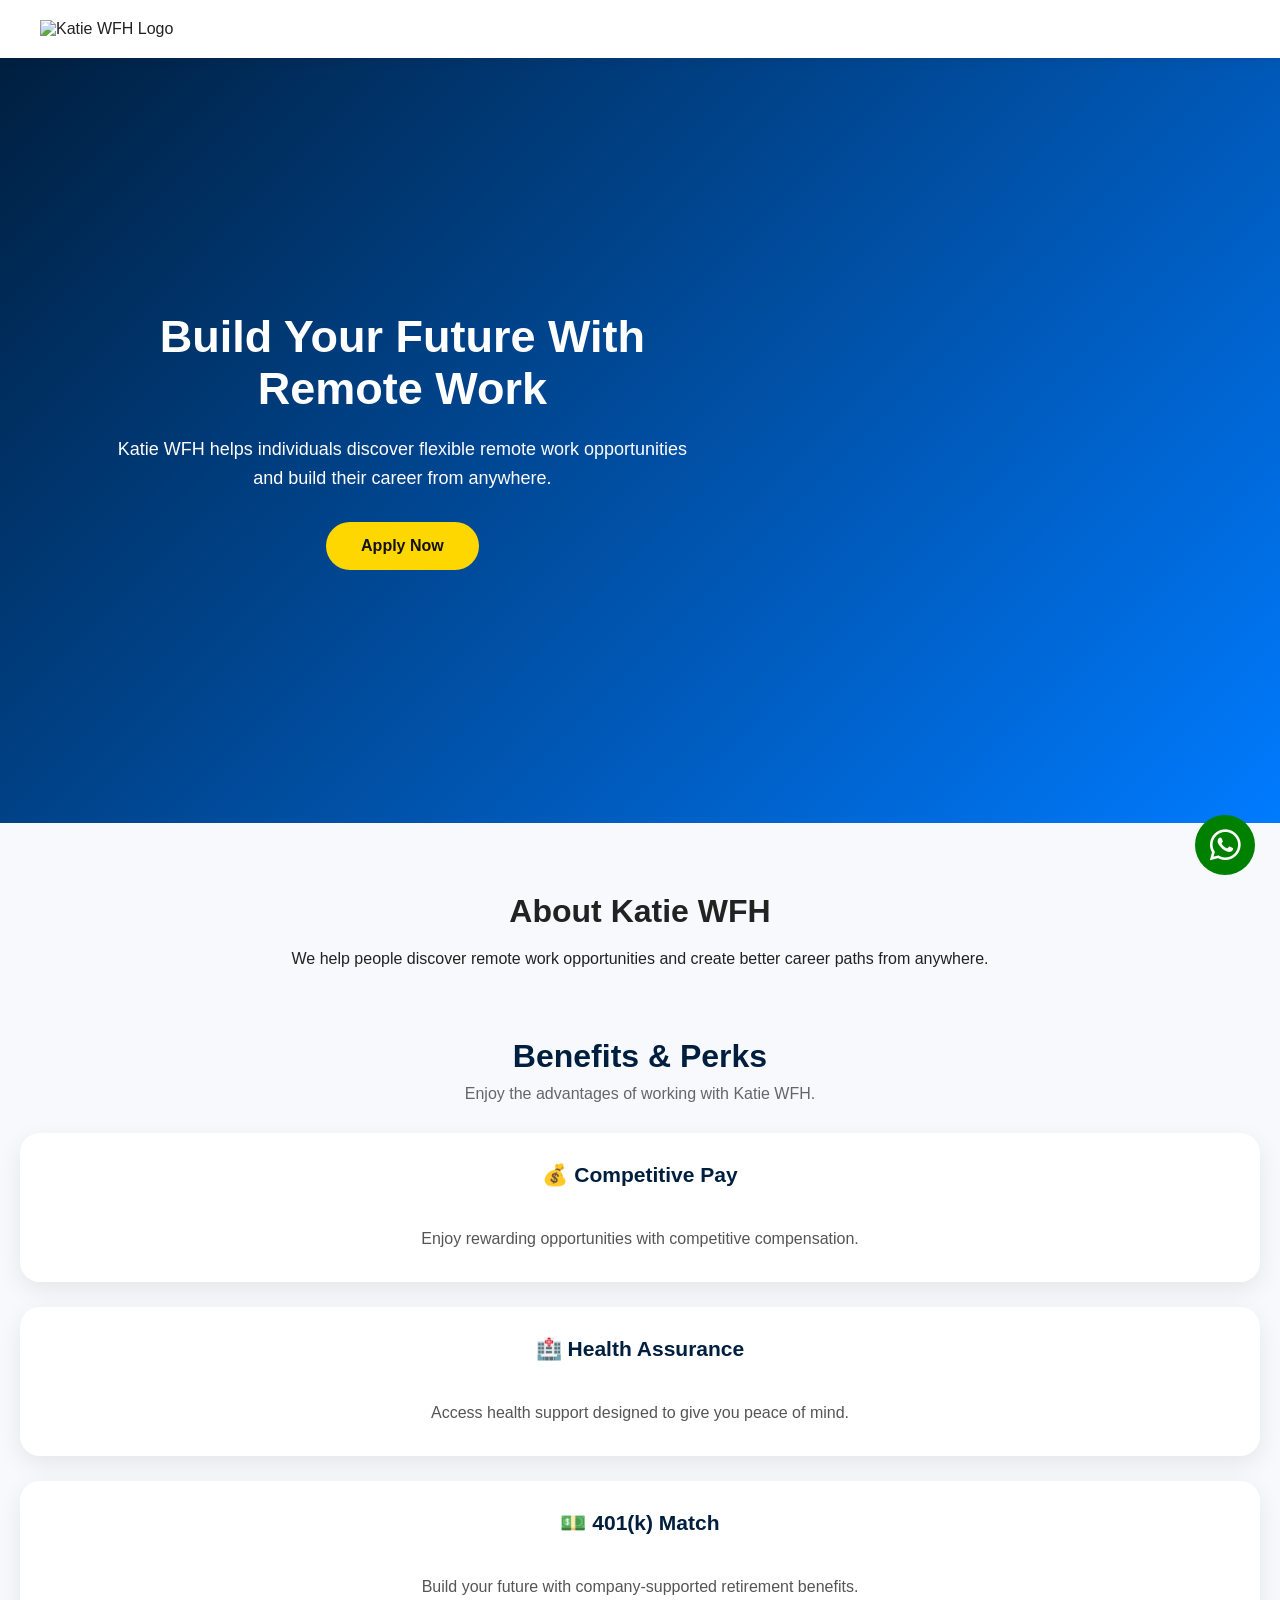
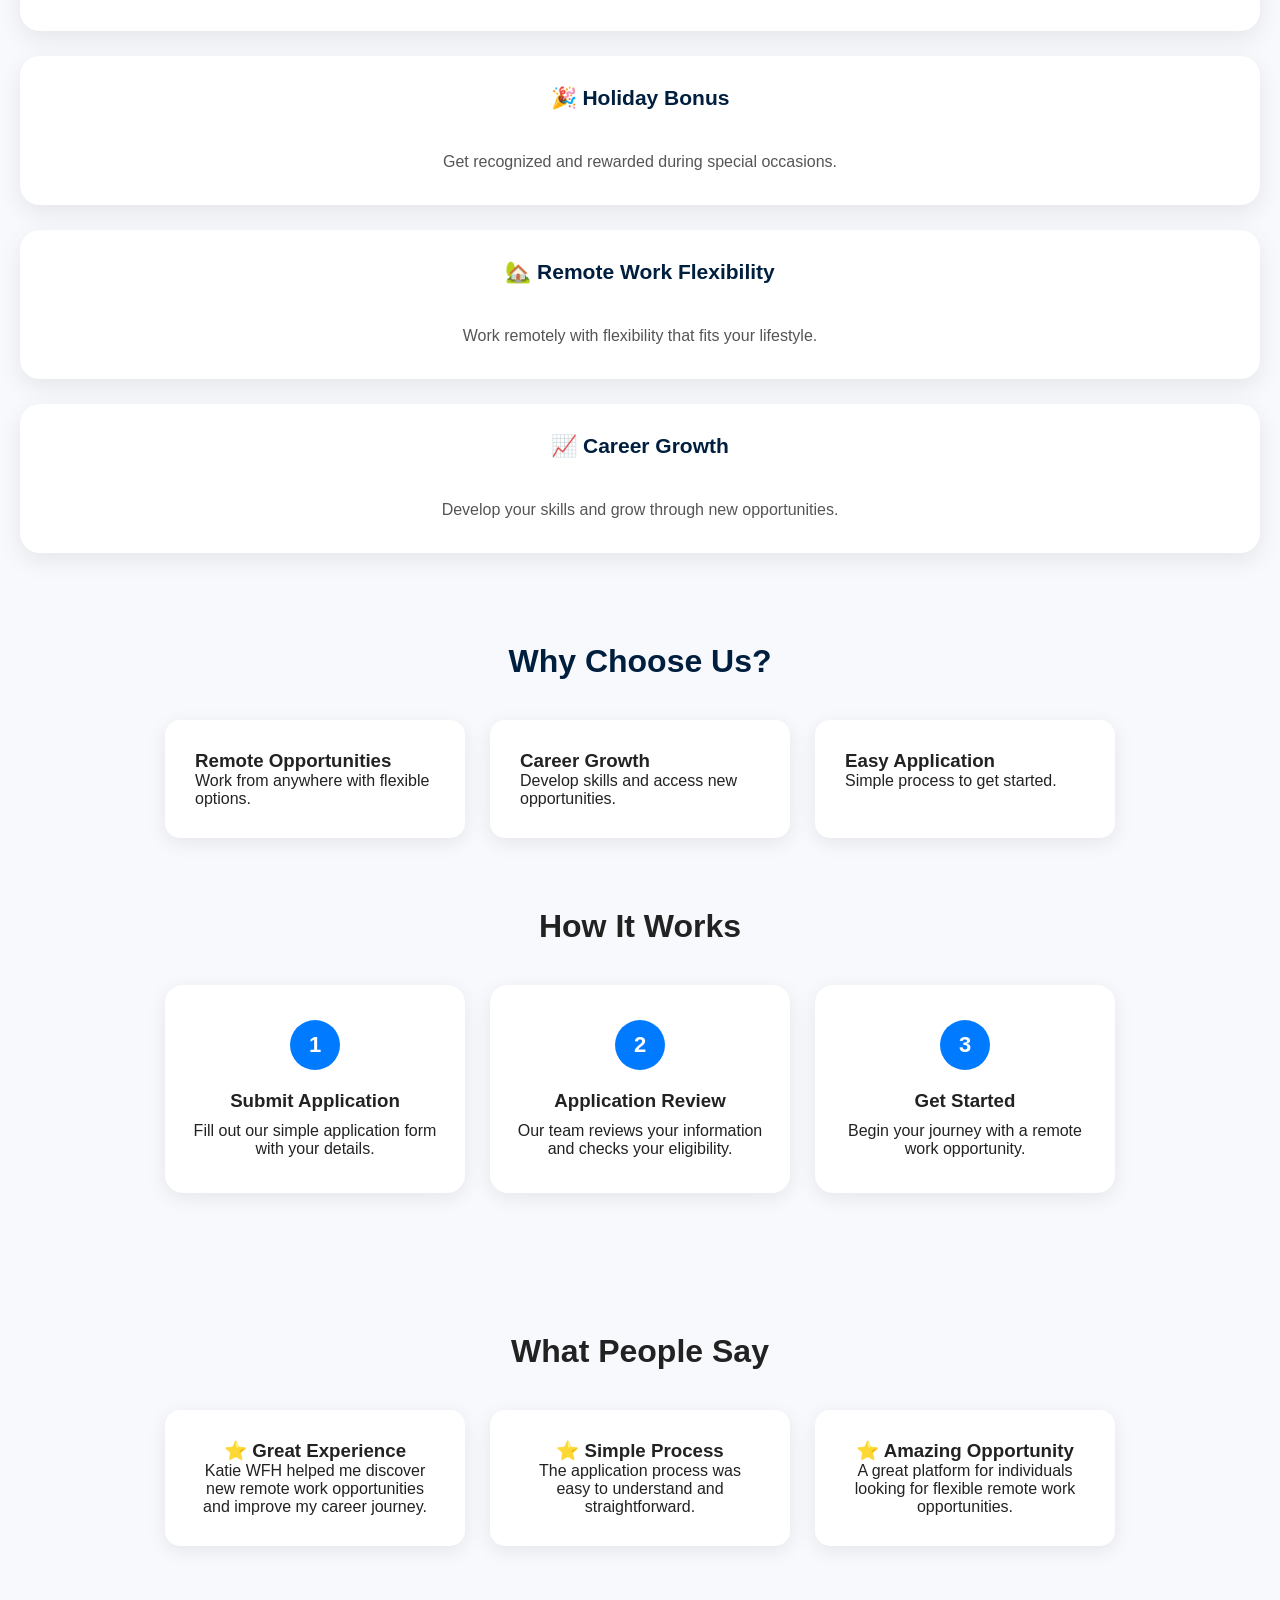
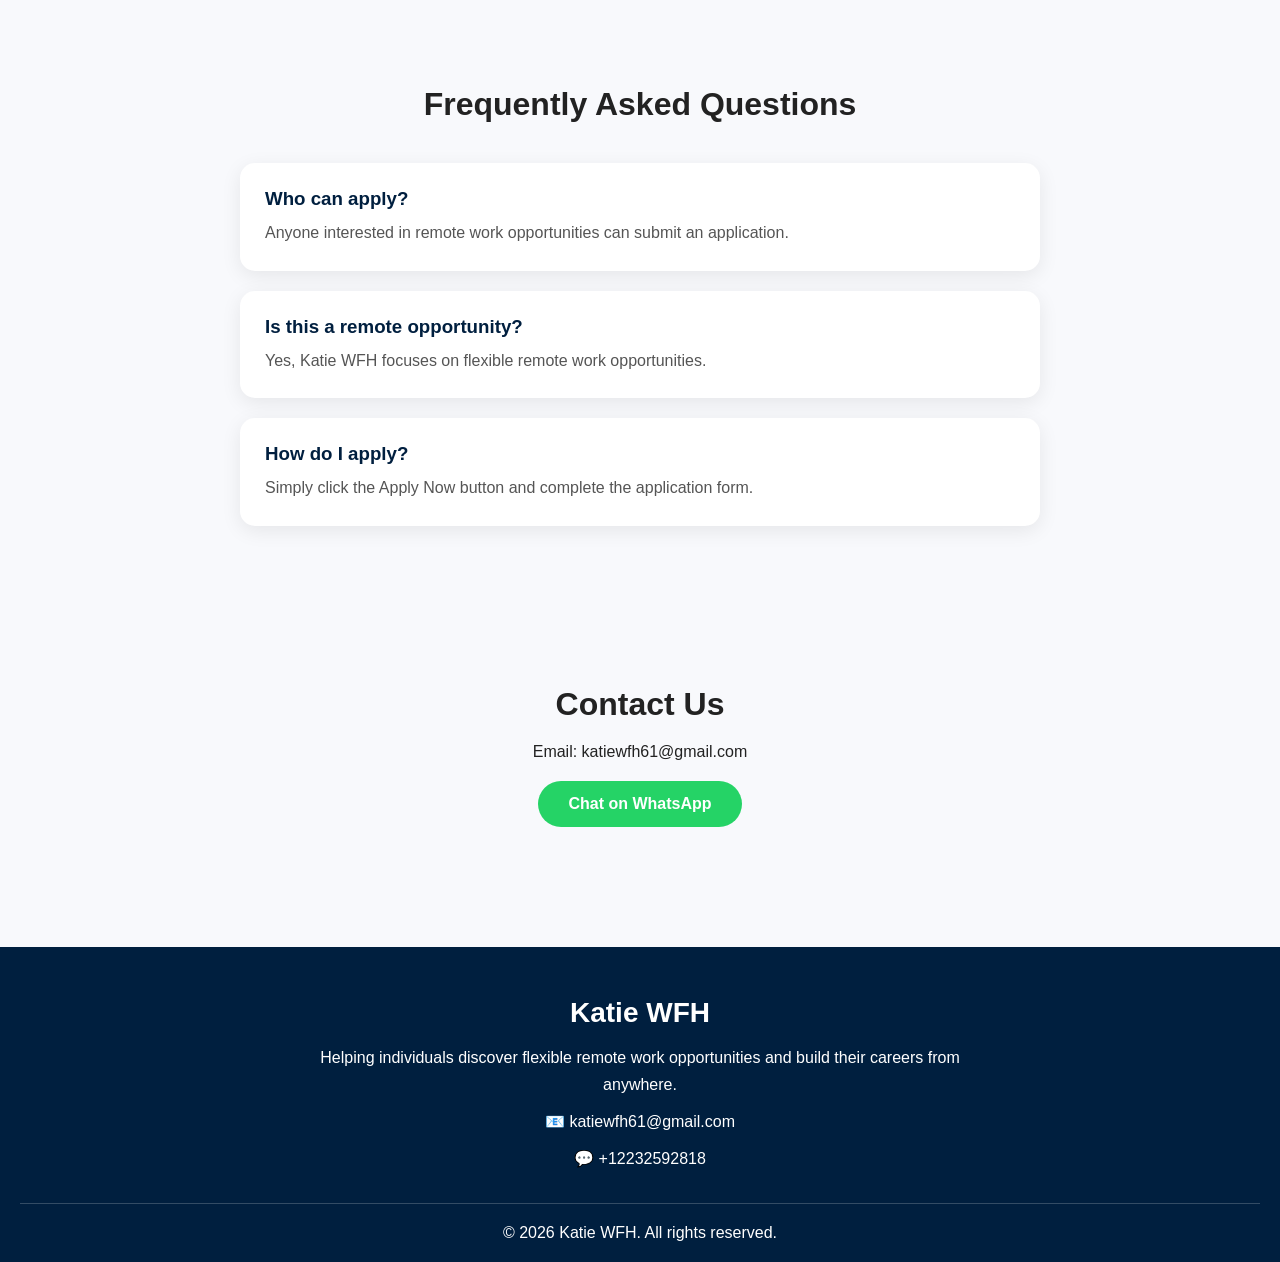
==== index.html @ 4e178f85 "Add files via upload" ====
<!DOCTYPE html>
<html lang="en">
<head>
    <meta charset="UTF-8">
    <meta name="viewport" content="width=device-width, initial-scale=1.0">
    <title>Katie WFH | Remote Career Opportunities</title>
    <link rel="stylesheet" href="style.css">
<link rel="stylesheet" href="https://cdnjs.cloudflare.com/ajax/libs/font-awesome/6.5.2/css/all.min.css">

<body>

    <!-- Header -->
  <header>

    <div class="logo">
        <img src="images/logo.png" alt="Katie WFH Logo">
    </div>

    <div class="menu-icon" onclick="toggleMenu()">
        ☰
    </div>

    <nav id="nav-menu">
        <a href="#about">About</a>
        <a href="#benefits">Benefits</a>
        <a href="#how-it-works">How It Works</a>
        <a href="#contact">Contact</a>
        <a href="apply.html" class="nav-btn">Apply Now</a>
    </nav>

</header>


    <!-- Hero Section -->
    <section class="hero">

        <div class="hero-text">
            <h1>Build Your Future With Remote Work</h1>
  <p>
    Katie WFH helps individuals discover flexible remote work
    opportunities and build their career from anywhere.
</p>

            <a href="apply.html" class="btn">
                Apply Now
            </a>
        </div>

    </section>


    <!-- About -->
    <section id="about">
        <h2>About Katie WFH</h2>
        <p>
            We help people discover remote work opportunities and create
            better career paths from anywhere.
        </p>
    </section>

    <!-- Benefits -->
    <section id="benefits">
      <h2 class="section-title">Benefits & Perks</h2>
<p class="section-subtitle">
    Enjoy the advantages of working with Katie WFH.
</p>
      <div class="benefits-container">

    <div class="benefit-card">
        <h3>💰 Competitive Pay</h3>
        <p>Enjoy rewarding opportunities with competitive compensation.</p>
    </div>

    <div class="benefit-card">
        <h3>🏥 Health Assurance</h3>
        <p>Access health support designed to give you peace of mind.</p>
    </div>

    <div class="benefit-card">
        <h3>💵 401(k) Match</h3>
        <p>Build your future with company-supported retirement benefits.</p>
    </div>

    <div class="benefit-card">
        <h3>🎉 Holiday Bonus</h3>
        <p>Get recognized and rewarded during special occasions.</p>
    </div>

    <div class="benefit-card">
        <h3>🏡 Remote Work Flexibility</h3>
        <p>Work remotely with flexibility that fits your lifestyle.</p>
    </div>

    <div class="benefit-card">
        <h3>📈 Career Growth</h3>
        <p>Develop your skills and grow through new opportunities.</p>
    </div>
</section>

</div>
        <h2 class="section-title">Why Choose Us?</h2>

        <div class="cards">

            <div class="card">
                <h3>Remote Opportunities</h3>
                <p>Work from anywhere with flexible options.</p>
            </div>

            <div class="card">
                <h3>Career Growth</h3>
                <p>Develop skills and access new opportunities.</p>
            </div>

            <div class="card">
                <h3>Easy Application</h3>
                <p>Simple process to get started.</p>
            </div>

        </div>
    </section>


<!-- How It Works -->
<section id="how-it-works">

    <h2>How It Works</h2>

    <div class="steps">

        <div class="step-card">
            <div class="step-number">1</div>
            <h3>Submit Application</h3>
            <p>
                Fill out our simple application form with your details.
            </p>
        </div>


        <div class="step-card">
            <div class="step-number">2</div>
            <h3>Application Review</h3>
            <p>
                Our team reviews your information and checks your eligibility.
            </p>
        </div>


        <div class="step-card">
            <div class="step-number">3</div>
            <h3>Get Started</h3>
            <p>
                Begin your journey with a remote work opportunity.
            </p>
        </div>

    </div>

</section>
<!-- Testimonials -->
<section id="testimonials">

    <h2>What People Say</h2>

    <div class="cards">

        <div class="card">
            <h3>⭐ Great Experience</h3>
            <p>
                Katie WFH helped me discover new remote work opportunities
                and improve my career journey.
            </p>
        </div>


        <div class="card">
            <h3>⭐ Simple Process</h3>
            <p>
                The application process was easy to understand and
                straightforward.
            </p>
        </div>


        <div class="card">
            <h3>⭐ Amazing Opportunity</h3>
            <p>
                A great platform for individuals looking for flexible
                remote work opportunities.
            </p>
        </div>

    </div>

</section>
<!-- FAQ Section -->
<section id="faq">

    <h2>Frequently Asked Questions</h2>

    <div class="faq-container">

        <div class="faq-item">
            <h3>Who can apply?</h3>
            <p>
                Anyone interested in remote work opportunities can submit an application.
            </p>
        </div>


        <div class="faq-item">
            <h3>Is this a remote opportunity?</h3>
            <p>
                Yes, Katie WFH focuses on flexible remote work opportunities.
            </p>
        </div>


        <div class="faq-item">
            <h3>How do I apply?</h3>
            <p>
                Simply click the Apply Now button and complete the application form.
            </p>
        </div>

    </div>

</section>
    <!-- Contact -->
    <section id="contact">
        <h2>Contact Us</h2>

        <p>Email: katiewfh61@gmail.com</p>

        <a href="https://wa.me/12232592818" class="whatsapp">
            Chat on WhatsApp
        </a>
    </section>
<!-- Floating WhatsApp Button -->
<a href="https://wa.me/12232592818" class="floating-whatsapp" target="_blank">
    <i class="fa-brands fa-whatsapp"></i>
</a>
<!-- Footer -->
<footer>

    <div class="footer-content">

        <h2>Katie WFH</h2>

        <p>
            Helping individuals discover flexible remote work opportunities
            and build their careers from anywhere.
        </p>

        <p>
            📧 katiewfh61@gmail.com
        </p>

        <p>
            💬 +12232592818
        </p>

    </div>

    <div class="copyright">
        <p>
            © 2026 Katie WFH. All rights reserved.
        </p>
    </div>

</footer>

<script src="script.js"></script>

</body>
</html>
---- style.css ----
* {
    margin: 0;
    padding: 0;
    box-sizing: border-box;
    font-family: Arial, sans-serif;
}

body {
    background: #f8f9fc;
    color: #222;
}

header {
    display: flex;
    justify-content: space-between;
    align-items: center;
    padding: 20px 8%;
    background: white;
    box-shadow: 0 2px 10px rgba(0,0,0,0.08);
    position: sticky;
    top: 0;
    z-index: 10;
}

.logo img {
    width: 120px;
}

nav a {
    text-decoration: none;
    margin-left: 20px;
    color: #333;
    font-weight: 600;
}

nav a:hover {
    color: #007bff;
}


/* Hero */

.hero {
    min-height: 85vh;
    display: flex;
    align-items: center;
    padding: 0 8%;
    background: linear-gradient(135deg, #001f3f, #007bff);
    color: white;
}

.hero-text {
    max-width: 600px;
}

.hero h1 {
    font-size: 45px;
    margin-bottom: 20px;
}

.hero p {
    font-size: 18px;
    line-height: 1.6;
    margin-bottom: 30px;
}

.btn {
    display: inline-block;
    background: #ffd700;
    color: #111;
    padding: 15px 35px;
    border-radius: 30px;
    text-decoration: none;
    font-weight: bold;
}


/* Sections */

section {
    padding: 70px 8%;
    text-align: center;
}

section h2 {
    font-size: 32px;
    margin-bottom: 20px;
}


/* Cards */

.cards {
    display: flex;
    gap: 25px;
    justify-content: center;
    margin-top: 40px;
}

.card {
    background: white;
    padding: 30px;
    border-radius: 15px;
    width: 300px;
    box-shadow: 0 5px 20px rgba(0,0,0,0.08);
}


/* WhatsApp */

.whatsapp {
    display: inline-block;
    margin-top: 20px;
    background: #25D366;
    color: white;
    padding: 14px 30px;
    border-radius: 30px;
    text-decoration: none;
    font-weight: bold;
}


/* Mobile */

@media(max-width:768px){

    header {
        flex-direction: column;
    }

    nav {
        margin-top: 15px;
    }

    .hero h1 {
        font-size: 32px;
    }

    .cards {
        flex-direction: column;
        align-items: center;
    }

}/* How It Works */

.steps {
    display: flex;
    justify-content: center;
    gap: 25px;
    margin-top: 40px;
}

.step-card {
    background: white;
    width: 300px;
    padding: 35px 25px;
    border-radius: 18px;
    box-shadow: 0 5px 20px rgba(0,0,0,0.08);
}

.step-number {
    width: 50px;
    height: 50px;
    margin: auto;
    background: #007bff;
    color: white;
    border-radius: 50%;
    display: flex;
    align-items: center;
    justify-content: center;
    font-size: 22px;
    font-weight: bold;
}

.step-card h3 {
    margin: 20px 0 10px;
}


@media(max-width:768px){

    .steps {
        flex-direction: column;
        align-items: center;
    }

}/* Hamburger Menu */

.menu-icon {
    display: none;
    font-size: 32px;
    font-weight: bold;
    cursor: pointer;
}


.nav-btn {
    background: #007bff;
    color: white !important;
    padding: 10px 20px;
    border-radius: 25px;
}


@media(max-width:768px){

    header {
        flex-direction: row;
        justify-content: space-between;
        align-items: center;
    }

    .menu-icon {
        display: block;
        margin-left: auto;
    }

}


    nav {
        display: none;
        flex-direction: column;
        background: white;
        position: absolute;
        top: 80px;
        right: 0;
        width: 220px;
        padding: 20px;
        box-shadow: 0 5px 20px rgba(0,0,0,0.1);
    }


    nav a {
        margin: 15px 0;
    }


    nav.active {
        display: flex;
    }

}/* Floating WhatsApp Button */

.floating-whatsapp {
    position: fixed;
    bottom: 25px;
    right: 25px;
    width: 60px;
    height: 60px;
    background: #25D366;
    color: white;
    border-radius: 50%;
    display: flex;
    align-items: center;
    justify-content: center;
    font-size: 30px;
    text-decoration: none;
    box-shadow: 0 5px 15px rgba(0,0,0,0.2);
    z-index: 100;
}


.floating-whatsapp:hover {
    transform: scale(1.1);
}.floating-whatsapp {
    position: fixed;
    bottom: 25px;
    right: 25px;
    width: 60px;
    height: 60px;
    background: green;
    color: white;
    border-radius: 50%;
    display: flex;
    align-items: center;
    justify-content: center;
    font-size: 18px;
    text-decoration: none;
    z-index: 999;
}/* WhatsApp Icon */

.floating-whatsapp i {
    font-size: 35px;
}
/* FAQ Section */

.faq-container {
    max-width: 800px;
    margin: 40px auto 0;
}


.faq-item {
    background: white;
    padding: 25px;
    margin-bottom: 20px;
    border-radius: 15px;
    box-shadow: 0 5px 20px rgba(0,0,0,0.08);
    text-align: left;
}


.faq-item h3 {
    margin-bottom: 10px;
    color: #001f3f;
}


.faq-item p {
    line-height: 1.6;
    color: #555;
}/* Footer */

footer {
    background: #001f3f;
    color: white;
    padding: 50px 20px 20px;
    text-align: center;
    margin-top: 50px;
}


.footer-content {
    max-width: 700px;
    margin: auto;
}


.footer-content h2 {
    font-size: 28px;
    margin-bottom: 15px;
}


.footer-content p {
    line-height: 1.7;
    margin: 10px 0;
}


.copyright {
    margin-top: 30px;
    padding-top: 20px;
    border-top: 1px solid rgba(255,255,255,0.2);
}/* Application Page */

.application-section {
    max-width: 700px;
    margin: 50px auto;
    padding: 30px 20px;
}


.application-section h1 {
    text-align: center;
    color: #001f3f;
    margin-bottom: 15px;
}


.application-section p {
    text-align: center;
    margin-bottom: 30px;
    color: #555;
}


form {
    background: white;
    padding: 35px;
    border-radius: 15px;
    box-shadow: 0 5px 20px rgba(0,0,0,0.08);
}/* Form Inputs */

form label {
    display: block;
    margin-top: 18px;
    margin-bottom: 8px;
    font-weight: bold;
    color: #333;
}


form input,
form textarea,
form select {
    width: 100%;
    padding: 14px;
    border: 1px solid #ddd;
    border-radius: 10px;
    font-size: 16px;
    outline: none;
}


form textarea {
    height: 120px;
    resize: none;
}


form input:focus,
form textarea:focus,
form select:focus {
    border-color: #001f3f;
}/* Picture Upload Field */

form input[type="file"] {
    padding: 10px;
    background: #f5f5f5;
    border-radius: 10px;
    cursor: pointer;
}/* Submit Button */

form button {
    width: 100%;
    padding: 15px;
    margin-top: 25px;
    background: #001f3f;
    color: white;
    border: none;
    border-radius: 10px;
    font-size: 18px;
    font-weight: bold;
    cursor: pointer;
}


form button:hover {
    background: #003366;
}/* Application Header */

header {
    display: flex;
    justify-content: space-between;
    align-items: center;
    padding: 20px 40px;
}


.logo img {
    width: 120px;
}


.back-home {
    text-decoration: none;
    background: #001f3f;
    color: white;
    padding: 10px 20px;
    border-radius: 8px;
    font-weight: bold;
}


.back-home:hover {
    background: #003366;
}/* Premium Application Background */

.application-section {
    background: #f7f9fc;
    border-radius: 20px;
    margin-top: 40px;
}/* Premium Input Animation */

form input,
form textarea,
form select {
    transition: 0.3s ease;
}


form input:focus,
form textarea:focus,
form select:focus {
    transform: translateY(-2px);
    box-shadow: 0 5px 15px rgba(0,0,0,0.08);
}/* Premium Button Animation */

form button {
    transition: 0.3s ease;
}


form button:hover {
    transform: translateY(-3px);
    box-shadow: 0 8px 20px rgba(0,0,0,0.15);
}


form button:active {
    transform: translateY(0);
}/* Form Section Headings */

.form-group h2 {
    font-size: 22px;
    color: #001f3f;
    margin-top: 30px;
    margin-bottom: 15px;
    border-bottom: 2px solid #eee;
    padding-bottom: 10px;
}/* Premium Form Sections */

.form-group {
    margin-bottom: 35px;
}


.form-group h2 {
    font-size: 22px;
    color: #001f3f;
    margin-bottom: 20px;
    padding-bottom: 10px;
    border-bottom: 2px solid #e5e5e5;
}/* Premium Benefits Section */

#benefits {
    padding: 60px 20px;
    background: #f7f9fc;
}


.benefits-container {
    display: grid;
    grid-template-columns: repeat(3, 1fr);
    gap: 25px;
    margin-top: 30px;
}


.benefit-card {
    background: white;
    padding: 30px 20px;
    border-radius: 18px;
    text-align: center;
    box-shadow: 0 8px 25px rgba(0,0,0,0.08);
    transition: 0.3s ease;
}


.benefit-card:hover {
    transform: translateY(-8px);
}


.benefit-card h3 {
    font-size: 20px;
    margin-bottom: 15px;
    color: #001f3f;
}


.benefit-card p {
    font-size: 15px;
    line-height: 1.6;
    color: #555;
}/* Fix Benefits Card Alignment */

.benefits-container {
    align-items: stretch;
}

.benefit-card {
    display: flex;
    flex-direction: column;
    justify-content: center;
    min-height: 220px;
}/* Benefits Layout Fix */

.benefits-container {
    display: grid;
    grid-template-columns: repeat(3, 1fr);
    gap: 25px;
    align-items: start;
}

.benefit-card {
    width: 100%;
    box-sizing: border-box;
}/* Benefits Final Alignment Fix */

.benefits-container {
    display: grid;
    grid-template-columns: repeat(3, minmax(0, 1fr));
    gap: 25px;
}

.benefit-card {
    display: flex;
    flex-direction: column;
    height: 100%;
    min-height: 230px;
}

.benefit-card h3 {
    min-height: 50px;
}/* Benefits Vertical Layout */
.benefits-container {
    display: flex;
    flex-direction: column;
    gap: 25px;
}
.benefit-card {
    width: 100%;
}.section-title {
    text-align: center;
    font-size: 32px;
    color: #001f3f;
    margin-bottom: 10px;
}

.section-subtitle {
    text-align: center;
    color: #666;
    margin-bottom: 30px;
}/* Reset Benefits and Why Choose Us Spacing */

#benefits {
    padding-top: 0;
    padding-bottom: 40px;
    margin-bottom: 0;
}

#benefits + section {
    margin-top: 0;
}/* Make Benefits Cards More Compact */

.benefit-card {
    min-height: auto;
    padding: 20px 15px;
}

.benefit-card h3 {
    margin-bottom: 8px;
    font-size: 18px;
}

.benefit-card p {
    margin: 0;
    font-size: 14px;
}

#benefits {
    padding-bottom: 50px;
}/* Space Between Benefits and Why Choose Us */

#benefits {
    margin-bottom: 40px;
}/* Why Choose Us Spacing */

#why {
    padding-top: 30px;
}/* Premium Benefits Card Upgrade */

.benefit-card {
    padding: 30px 20px;
    border-radius: 20px;
}

.benefit-card h3 {
    font-size: 21px;
    font-weight: 700;
    margin-bottom: 12px;
}

.benefit-card p {
    font-size: 16px;
    line-height: 1.7;
}
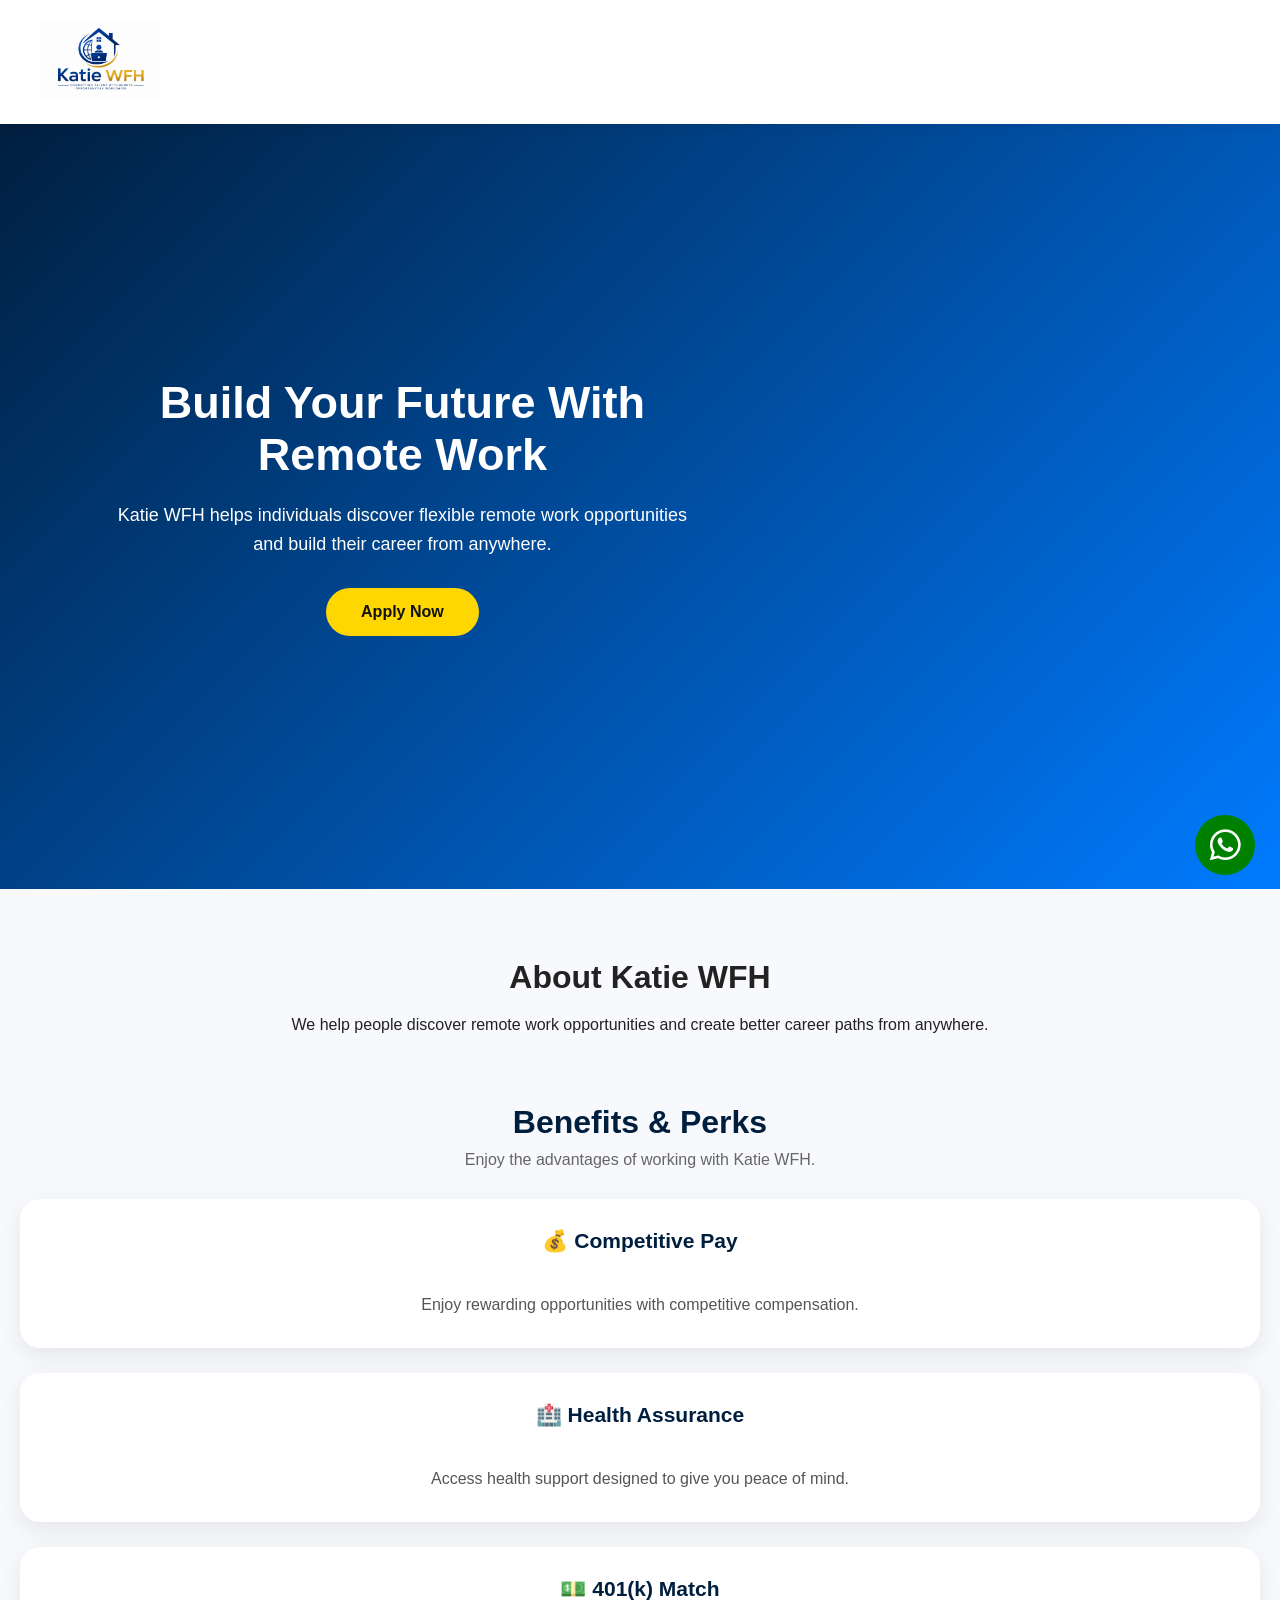
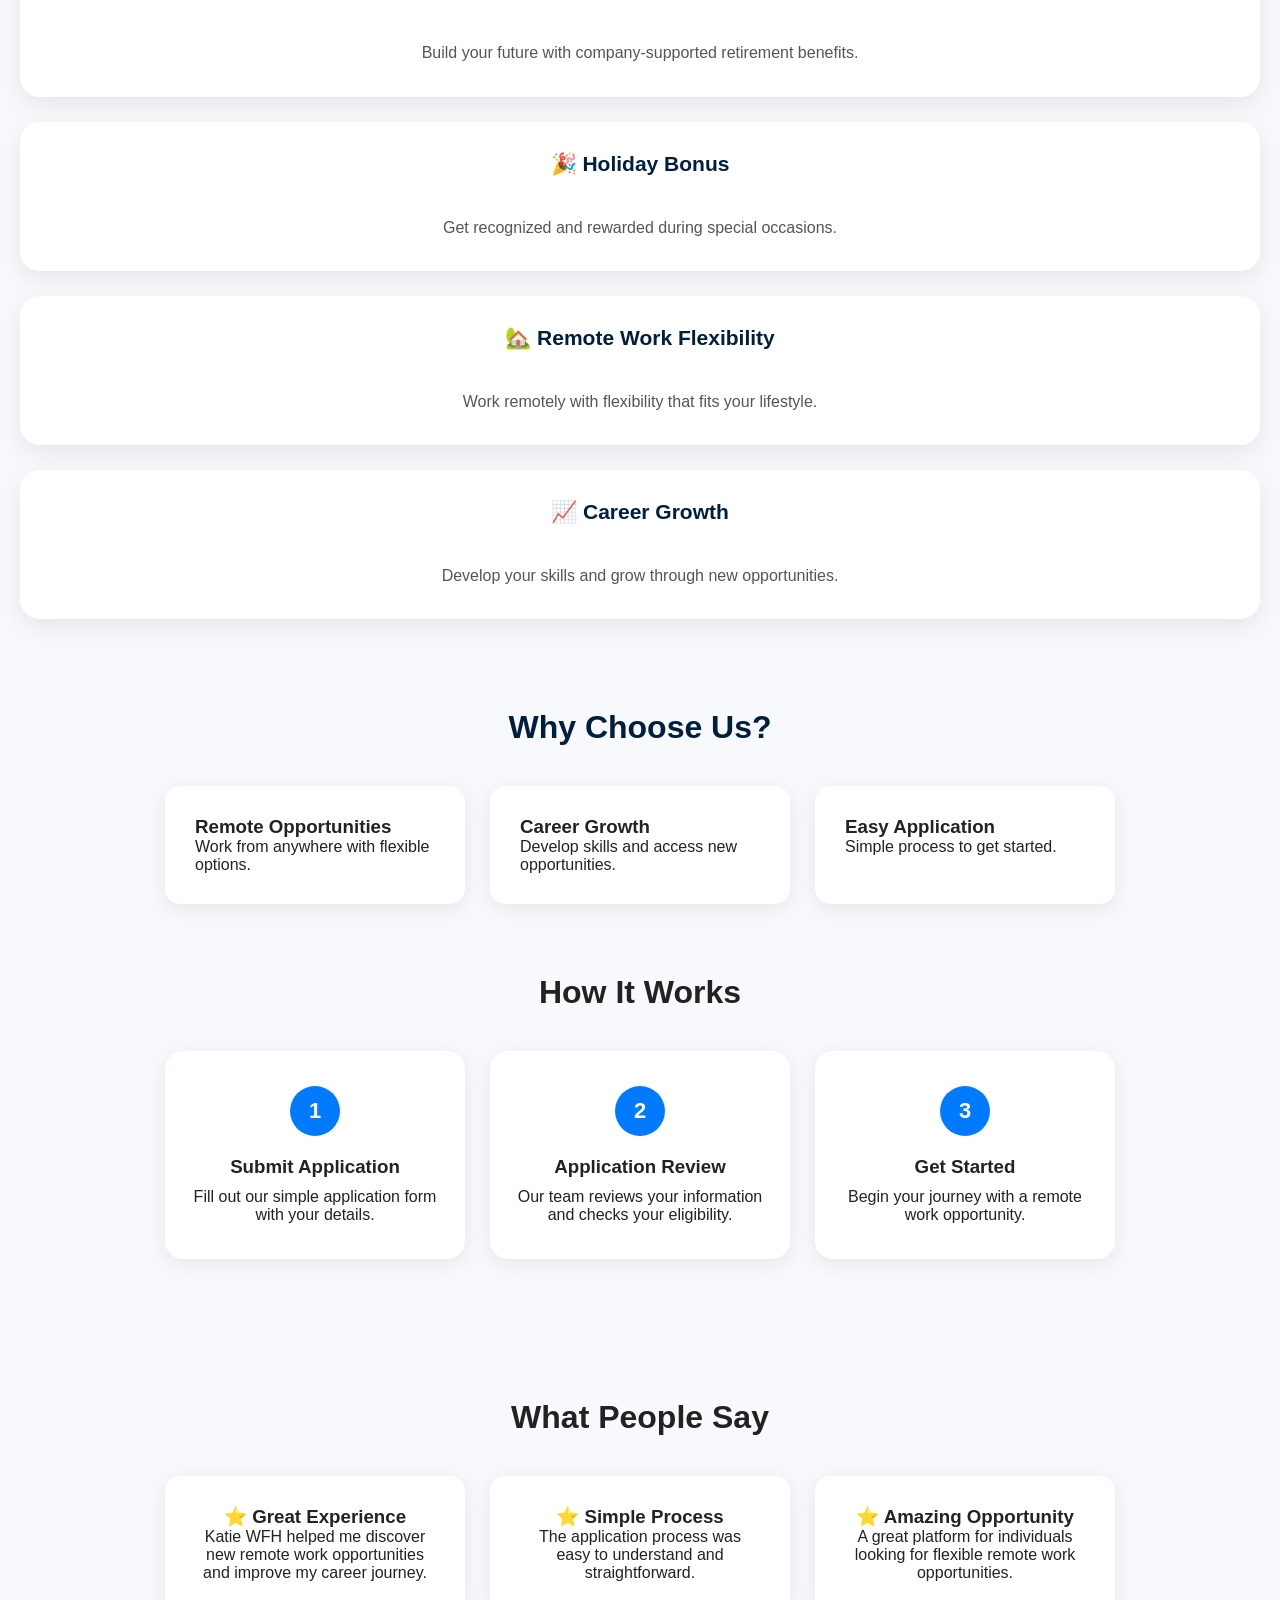
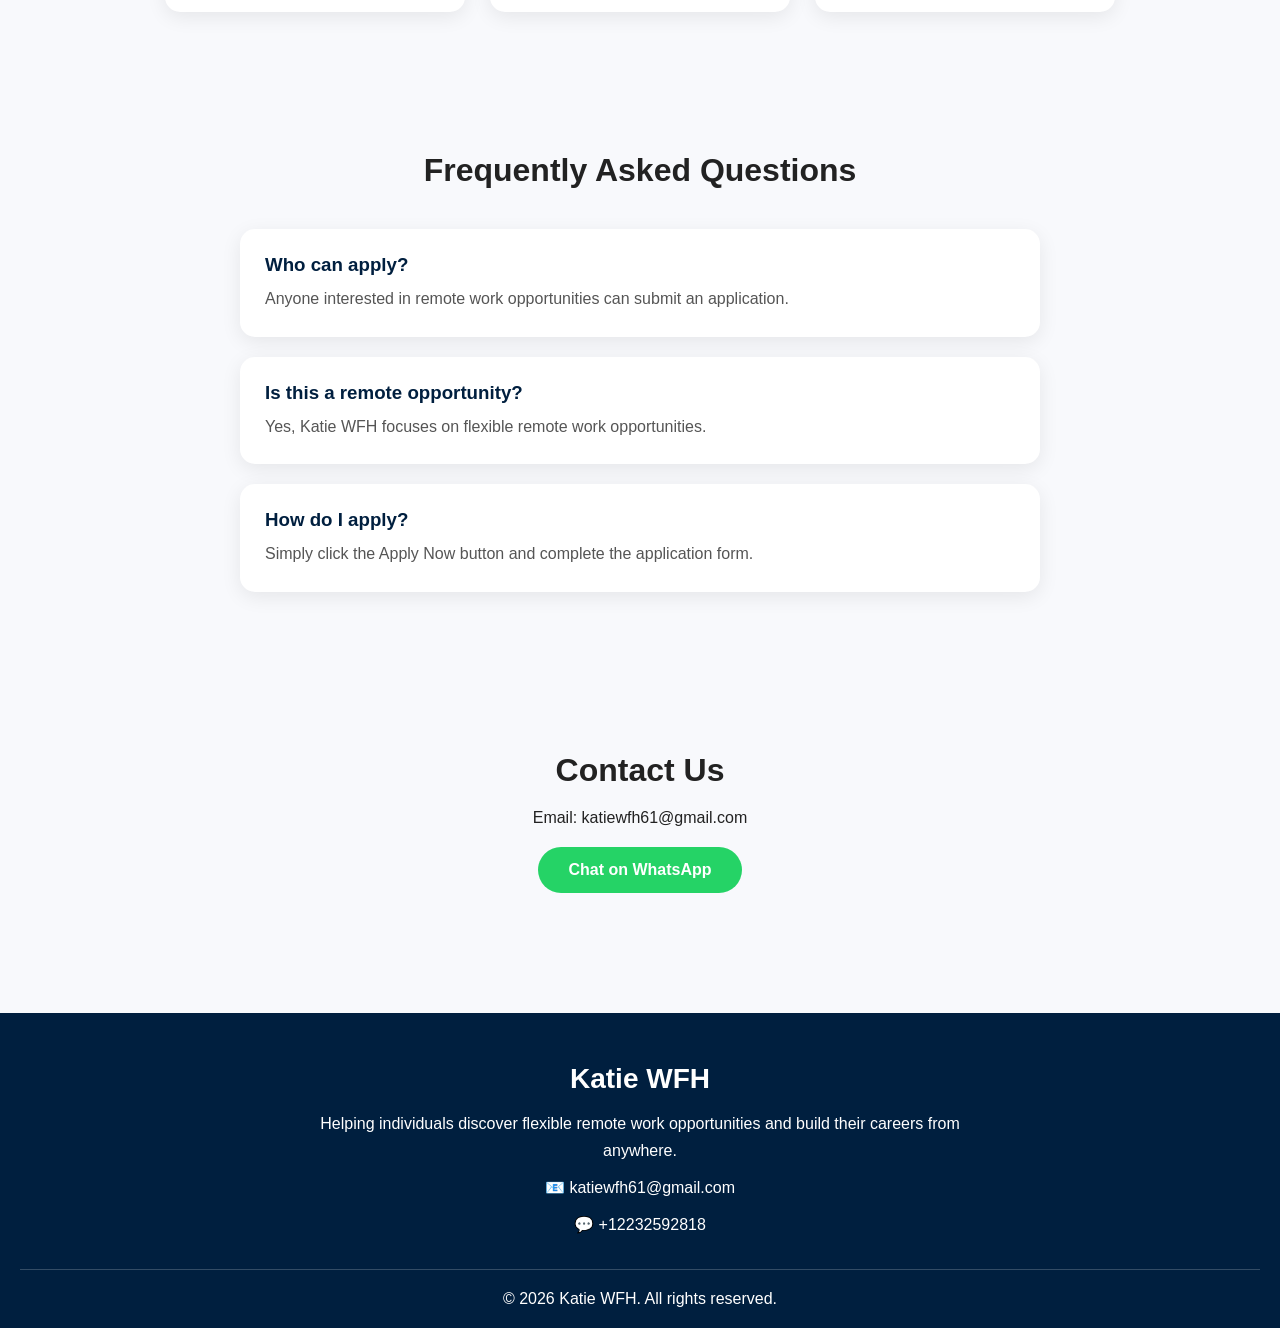
==== commit 605f6667: "Add files via upload" ====
--- a/index.html
+++ b/index.html
@@ -13,7 +13,7 @@
   <header>
 
     <div class="logo">
-        <img src="images/logo.png" alt="Katie WFH Logo">
+        <img src="logo.png" alt="Katie WFH Logo">
     </div>
 
     <div class="menu-icon" onclick="toggleMenu()">
